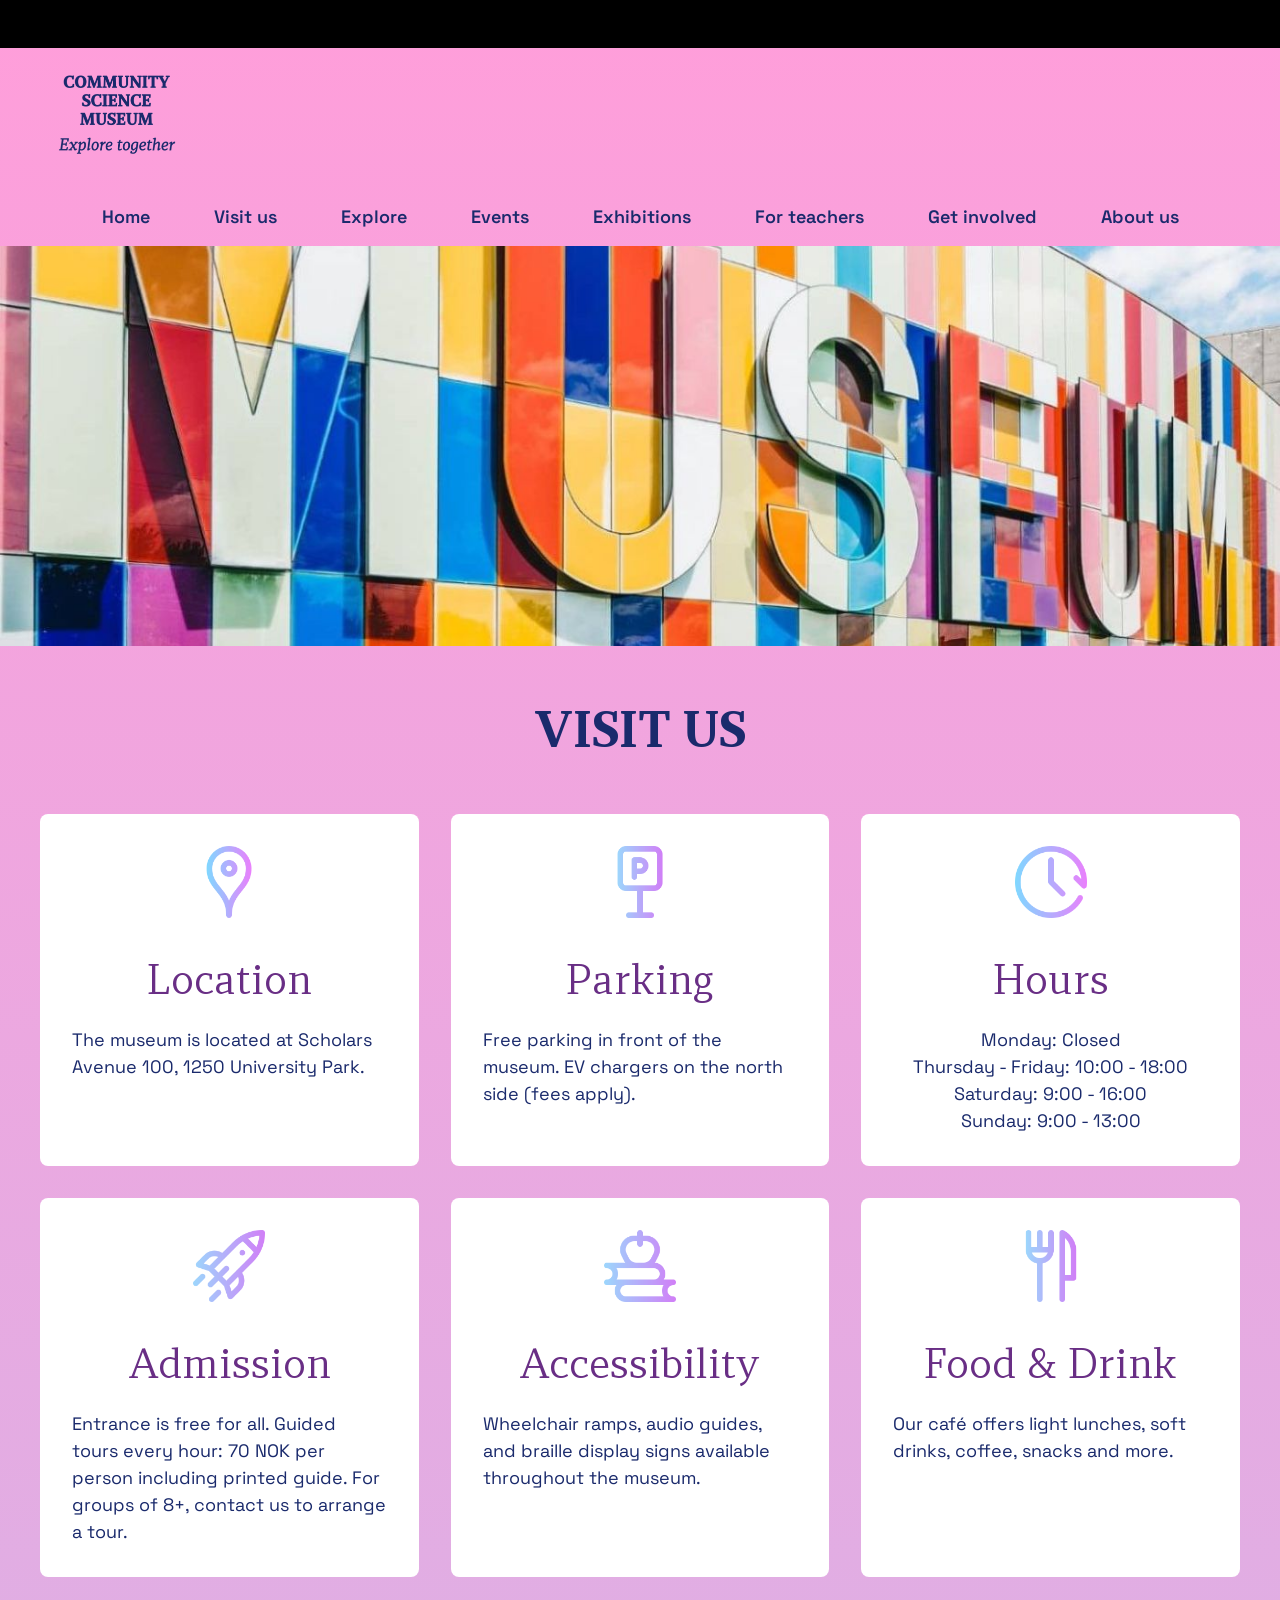
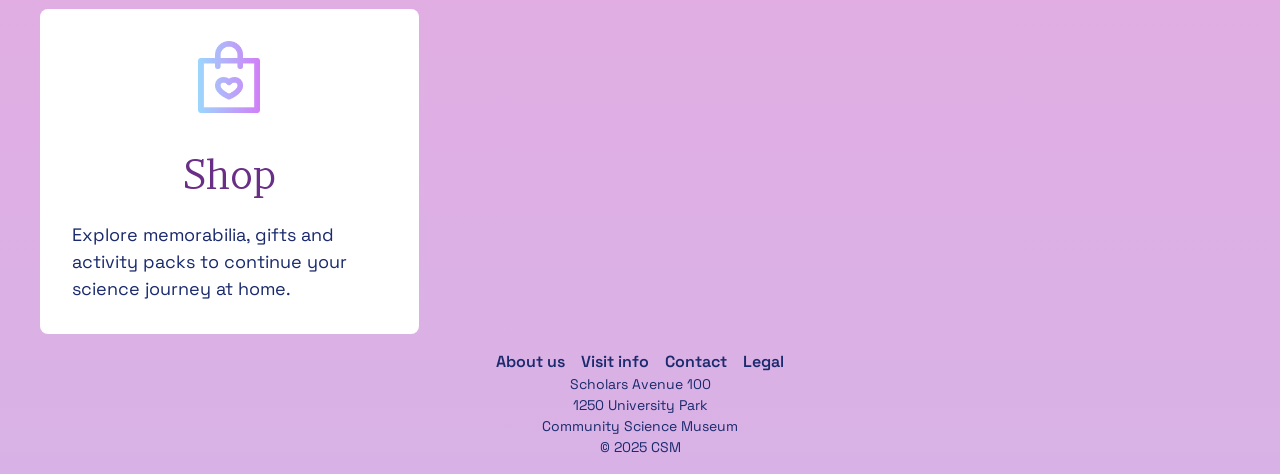
==== visit-us.html @ ad22f3b1 "Initial commit for improved semesterproject1" ====
<!DOCTYPE html>
<html lang="en">

<head>
	<meta charset="UTF-8">
	<meta name="viewport" content="width=device-width, initial-scale=1.0">
	<title>Visit Us | Community Science Museum</title>
	<meta name="description"
		content="Plan your visit: opening hours, location, accessibility, café, and shop at the Community Science Museum.">
	<link rel="stylesheet" href="css/main.css">
	<link rel="stylesheet" href="https://cdnjs.cloudflare.com/ajax/libs/font-awesome/6.5.0/css/all.min.css">
	<link rel="icon" href="images/atom.png" type="image/png">
</head>

<body>
	<div class="page-wrapper">
		<div class="top-bar">
			<div class="scroll-wrapper">
				<p class="scroll-text">Open today 10:00 - 19:00 | Dinosaur show 11:00 and 14:00</p>
			</div>
		</div>

		<header class="site-header">
			<input type="checkbox" id="menu-checkbox" class="menu-checkbox">
			<div class="header-inner">
				<div class="header-left">
					<a href="index.html">
						<img class="logo" src="images/logo-text-only.png" alt="Community Science Museum logo">
					</a>
				</div>
				<div class="header-right">
					<label for="menu-checkbox" class="hamburger-icon">
						<img src="images/bars-solid.svg" alt="Open menu">
					</label>
				</div>
			</div>
			<nav class="main-nav">
				<ul class="nav-list">
					<li><a href="index.html"><img src="images/home.png" alt="Home page" class="nav-icon">Home</a></li>
					<li><a href="visit-us.html"><img src="images/directions.png" alt="Directions to the museum" class="nav-icon">Visit us</a></li>
					<li><a href="coming-soon.html"><img src="images/explore.png" alt="See all that is to explore" class="nav-icon">Explore</a></li>
					<li><a href="events.html"><img src="images/special-events.png" alt="The museum's special events" class="nav-icon">Events</a></li>
					<li><a href="coming-soon.html"><img src="images/exhibitions.png" alt="The museums exhibitions" class="nav-icon">Exhibitions</a></li>
					<li><a href="teachers.html"><img src="images/for-teachers.png" alt="Information for teachers" class="nav-icon">For teachers</a></li>
					<li><a href="coming-soon.html"><img src="images/get-involved.png" alt="Become part of Community Science Museum" class="nav-icon">Get involved</a></li>
					<li><a href="coming-soon.html"><img src="images/about-us.png" alt="Information about us" class="nav-icon">About us</a></li>
				</ul>
				<div class="did-you-know-menu">
					<img src="images/did-you-know.png" alt="Lightbulb icon" class="did-icon">
					<div class="did-text">
						<p class="did-h">Did you know?</p>
						<p>Honey never spoils! Archaeologists have found jars over 3000 years old that are still good!
						</p>
					</div>
				</div>
			</nav>
		</header>

		<main>
			<div class="hero">
				<div class="hero-image-wrapper">
					<img src="images/csm-outside.jpg" alt="Community Science Museum exterior">
				</div>
			</div>
			<section class="page-heading">
				<h1>Visit Us</h1>
			</section>

			<section class="visit-grid">
				<div class="visit-item">
					<img src="images/directions.png" alt="Location icon" class="visit-icon">
					<h2>Location</h2>
					<p>The museum is located at Scholars Avenue 100, 1250 University Park.</p>
				</div>

				<div class="visit-item">
					<img src="images/parking.png" alt="Parking icon" class="visit-icon">
					<h2>Parking</h2>
					<p>Free parking in front of the museum. EV chargers on the north side (fees apply).</p>
				</div>

				<div class="visit-item">
					<img src="images/clock.png" alt="Hours icon" class="visit-icon">
					<h2>Hours</h2>
					<p>Monday: Closed</p>
					<p>Thursday - Friday: 10:00 - 18:00</p>
					<p>Saturday: 9:00 - 16:00</p>
					<p>Sunday: 9:00 - 13:00</p>
				</div>

				<div class="visit-item">
					<img src="images/explore.png" alt="Admission icon" class="visit-icon">
					<h2>Admission</h2>
					<p>Entrance is free for all. Guided tours every hour: 70 NOK per person including printed guide. For
						groups of 8+, contact us to arrange a tour.</p>
				</div>

				<div class="visit-item">
					<img src="images/for-teachers.png" alt="Accessibility icon" class="visit-icon">
					<h2>Accessibility</h2>
					<p>Wheelchair ramps, audio guides, and braille display signs available throughout the museum.</p>
				</div>

				<div class="visit-item">
					<img src="images/cafe.png" alt="Cafe icon" class="visit-icon">
					<h2>Food & Drink</h2>
					<p>Our café offers light lunches, soft drinks, coffee, snacks and more.</p>
				</div>

				<div class="visit-item">
					<img src="images/shop.png" alt="Shop icon" class="visit-icon">
					<h2>Shop</h2>
					<p>Explore memorabilia, gifts and activity packs to continue your science journey at home.</p>
				</div>
			</section>
		</main>

		<footer>
			<div class="footer-nav">
				<ul>
					<li><a href="coming-soon.html">About us</a></li>
					<li><a href="visit-us.html">Visit info</a></li>
					<li><a href="coming-soon.html">Contact</a></li>
					<li><a href="coming-soon.html">Legal</a></li>
				</ul>
			</div>
			<p>Scholars Avenue 100<br>1250 University Park<br>Community Science Museum<br>© 2025 CSM</p>
		</footer>
	</div>
</body>

</html>
---- css/main.css ----
/* Import Google Font */
@import url('https://fonts.googleapis.com/css2?family=Space+Grotesk:wght@400;700&display=swap');

/* Local font: Recia */
@font-face {
	font-family: 'Recia';
	src: url('/fonts/recia-variable.ttf') format('truetype');
	font-weight: 100 900;
	font-style: normal;
}

/* Reset */
* {
	margin: 0;
	padding: 0;
	box-sizing: border-box;
}

/* Typography (mobile first) */
body {
	font-family: 'Space Grotesk', sans-serif;
	font-size: 16px;
	line-height: 1.5;
	background-color: #fff;
	color: #1A2A6C;
}

h1 {
	font-family: 'Recia', serif;
	font-weight: 700;
	font-size: 32px;
	color: #1A2A6C;
	text-transform: uppercase;
	text-align: center;
	margin-bottom: 1rem;
}

h2 {
	font-family: 'Recia', serif;
	font-weight: 400;
	font-size: 24px;
	color: #692E85;
	text-align: center;
	margin: 1rem 0;
}

h3 {
	font-family: 'Space Grotesk', sans-serif;
	font-weight: 700;
	font-size: 20px;
	color: #FF2DAF;
	text-align: center;
	margin-bottom: 0.5rem;
}

/* Page wrapper */
.page-wrapper {
	background: linear-gradient(#FF9EDA, #D8B2E6);
	min-height: 100vh;
	display: flex;
	flex-direction: column;
}

/* Top bar */
.top-bar {
	background-color: #000;
	color: #fff;
	width: 100%;
	font-size: 14px;
	padding: 0.5rem 1rem;
	overflow: hidden;
}

.scroll-wrapper {
	overflow: hidden;
	white-space: nowrap;
}

.scroll-text {
	display: inline-block;
	padding-left: 100%;
	animation: scroll-left 30s linear infinite;
}

/* Header */
.site-header {
	border-bottom: none;
}

.header-inner {
	display: flex;
	justify-content: space-between;
	align-items: center;
	padding: 1rem;
}

.logo {
	max-height: 80px;
	padding: 0.5rem 0;
}

/* Hamburger menu */
.menu-checkbox {
	display: none;
}

.hamburger-icon img {
	width: 32px;
	cursor: pointer;
}

/* Navigation */
.main-nav {
	display: none;
	background-color: #1A2A6C;
}

.menu-checkbox:checked~.main-nav {
	display: block;
}

.main-nav ul {
	list-style: none;
}

.main-nav li {
	border-bottom: 1px solid rgba(255, 255, 255, 0.2);
}

.main-nav a {
	display: flex;
	align-items: center;
	gap: 0.5rem;
	padding: 1rem;
	text-decoration: none;
	color: #fff;
	font-weight: 600;
}

.nav-icon {
	width: 24px;
	height: 24px;
}

/* Did you know (homepage) */
.did-you-know {
	background-color: #FDCB50;
	color: #1A2A6C;
	padding: 2rem 1rem;
	border-radius: 12px;
	margin: 3rem 1rem;
	display: flex;
	flex-direction: row;
	align-items: center;
	gap: 1rem;
	text-align: left;
	box-shadow: 0 4px 12px rgba(0, 0, 0, 0.1);
}

.did-you-know .did-icon {
	width: 96px;
	height: auto;
	flex-shrink: 0;
	margin-left: 0.5rem;
}

.did-you-know .did-text {
	flex: 1;
	display: flex;
	flex-direction: column;
	justify-content: center;
	padding-left: 1rem;
	text-align: center;
}

/* Did you know (mobile menu) */
.did-you-know-menu {
	display: flex;
	flex-direction: row;
	align-items: center;
	background-color: #FDCB50;
	border-top: 4px solid #FF9EDA;
	padding: 1.25rem 1rem;
	color: #1A2A6C;
	gap: 1.25rem;
}

.did-you-know-menu .did-icon {
	width: 72px;
	height: auto;
	flex-shrink: 0;
}

.did-you-know-menu .did-text {
	flex: 1;
	display: flex;
	flex-direction: column;
	justify-content: center;
}

/* Hero section */
.hero-image-wrapper {
	position: relative;
}

.hero-image-wrapper img {
	width: 100%;
	display: block;
}

.cta {
	position: absolute;
	bottom: 1rem;
	right: 1rem;
	background-color: #FF2DAF;
	color: #fff;
	font-weight: 700;
	font-size: 18px;
	padding: 0.5rem;
	border-radius: 8px;
	text-decoration: none;
	transition: background-color 0.3s ease, transform 0.2s ease;
}

.cta:hover {
	background-color: #692E85;
	transform: scale(1.05);
}

/* Card grid */
.card-grid {
	display: grid;
	grid-template-columns: 1fr;
	gap: 1rem;
	padding: 2rem 1rem;
	align-items: stretch;
}

.card-link {
	display: block;
	text-decoration: none;
	color: inherit;
	border: none;
	padding: 0;
	background: none;
	height: auto;
	width: auto;
}

.card {
	border: 2px solid #ddd;
	border-radius: 8px;
	padding: 1.5rem;
	height: 100%;
	width: 100%;
	background-color: #fff;
	transition: box-shadow 0.3s ease, transform 0.3s ease;
	display: flex;
	flex-direction: column;
	justify-content: flex-start;
	gap: 0.5rem;
	;
}

.card-date {
	font-weight: 700;
	color: #692E85;
	margin-bottom: 0.5rem;
}

.card img {
	width: 100%;
	aspect-ratio: 4 / 3;
	object-fit: cover;
	border-radius: 6px;
	display: block;
	margin-top: 1rem;
}

.card:hover {
	box-shadow: 0 6px 16px rgba(0, 0, 0, 0.15);
	transform: scale(1.02);
}

.card h3 {
	margin: 0.5rem 0;
	line-height: 1.3rem;
}

.card p {
	margin: 0.25rem 0;
}

/* Visit info */
.plan-visit {
	background-color: #F9D6E5;
	padding: 2rem 1.5rem;
	border-radius: 12px;
	margin: 3rem 1rem;
	text-align: center;
}

.plan-heading {
	font-size: 24px;
	color: #1A2A6C;
	margin-bottom: 0.5rem;
}

.open-hours {
	font-size: 16px;
	font-weight: 600;
	color: #692E85;
	margin-bottom: 2rem;
}

.visit-grid {
	display: grid;
	grid-template-columns: 1fr;
	gap: 2rem;
}

.visit-item {
	background-color: #fff;
	border-radius: 8px;
	padding: 1rem;
	text-decoration: none;
	color: #1A2A6C;
	display: flex;
	flex-direction: column;
	align-items: center;
	transition: box-shadow 0.2s ease;
}

.visit-item:hover {
	box-shadow: 0 6px 16px rgba(0, 0, 0, 0.15);
}

.visit-icon {
	width: 48px;
	margin-bottom: 0.5rem;
}

.visit-label {
	font-size: 14px;
	font-weight: 600;
}

/* Event feature */
.event-feature {
	background-color: #fff;
	border-radius: 12px;
	margin: 3rem 1rem;
	padding: 2rem;
	box-shadow: 0 4px 12px rgba(0, 0, 0, 0.1);
	text-align: center;
	max-width: 900px;
}

.event-feature img {
	width: 100%;
	border-radius: 8px;
	margin-bottom: 1rem;
}

.event-feature .card-link {
	display: block;
	text-decoration: none;
	color: inherit;
	border: none;
	padding: 0;
	background: none;
}

.event-feature .card {
	max-width: 600px;
	margin: 0 auto;
}

.event-feature .card:hover {
	box-shadow: 0 6px 16px rgba(0, 0, 0, 0.15);
	transform: scale(1.02);
}

.intro-text {
	padding-left: 1rem;
	padding-right: 1rem;
}

.grid-text {
	padding-left: 1rem;
	padding-right: 1rem;
}

/* Coming soon layout */
.cta-comingsoon {
	display: inline-block;
	margin-top: 1rem;
	background-color: #FF2DAF;
	color: #fff;
	font-weight: 700;
	font-size: 18px;
	padding: 0.75rem 1.25rem;
	border-radius: 8px;
	text-decoration: none;
	transition: background-color 0.3s ease, transform 0.2s ease;
}

.cta-comingsoon:hover {
	background-color: #692E85;
	transform: scale(1.05);
}

.coming-soon {
	min-height: 100vh;
	display: flex;
	align-items: center;
	justify-content: center;
	padding: 2rem 1rem;
}

.coming-content {
	text-align: center;
	max-width: 600px;
}

.coming-image {
	max-width: 400px;
	width: 100%;
	height: auto;
	display: block;
	margin: 1.5rem auto;
	border-radius: 12px;
}

.teaser {
	font-size: 18px;
	margin: 1rem 0;
	color: #1A2A6C;
}

/* Footer */
footer {
	text-align: center;
	padding: 1rem;
	font-size: 14px;
}

.footer-nav ul {
	list-style: none;
	display: flex;
	justify-content: center;
	gap: 1rem;
}

.footer-nav a {
	color: #1A2A6C;
	font-size: 16px;
	font-weight: 600;
	text-decoration: none;
	transition: color 0.3s ease;
}

.footer-nav a:hover {
	color: #FF2DAF;
	text-decoration: underline;
}

@keyframes scroll-left {
	0% {
		transform: translateX(0);
	}

	100% {
		transform: translateX(-100%);
	}
}

@media (min-width: 601px) {

	/* Typografi */
	body {
		font-size: 18px;
	}

	h1 {
		font-size: 48px;
	}

	h2 {
		font-size: 40px;
	}

	h3 {
		font-size: 28px;
		grid-column: 3 / 11;
		max-width: 1200px;
		margin: 0 auto 2rem;
		text-align: center;
	}

	/* Top bar */
	.top-bar {
		font-size: 16px;
		padding: 0.75rem 1.5rem;
	}

	/* Header */
	.header-inner {
		display: grid;
		grid-template-columns: repeat(12, 1fr);
		max-width: 1200px;
		margin: 0 auto;
		align-items: center;
		padding: 1rem;
	}

	.header-left {
		grid-column: 1 / span 3;
		justify-self: start;
	}

	.header-right {
		grid-column: 11 / span 2;
		justify-self: end;
	}

	.logo {
		max-height: 100px;
	}

	.main-nav {
		display: block;
		background-color: transparent;
		margin-top: 0;
	}

	.main-nav ul {
		display: flex;
		justify-content: center;
		gap: 2rem;
		background: none;
	}

	.main-nav li {
		border: none;
	}

	.main-nav a {
		font-size: 18px;
		color: #1A2A6C;
	}

	.nav-icon,
	.hamburger-icon,
	.menu-checkbox,
	.did-you-know-menu {
		display: none;
	}

	/* Hero */
	.hero-image-wrapper {
		position: relative;
		height: 400px;
		overflow: hidden;
	}

	.hero-image-wrapper img {
		width: 100%;
		height: 100%;
		object-fit: cover;
	}

	.hero-image-wrapper .cta {
		position: absolute;
		bottom: 1rem;
		right: 1rem;
	}

	/* Cards */
	.card-grid {
		display: grid;
		grid-template-columns: repeat(auto-fit, minmax(300px, 1fr));
		gap: 2rem;
		max-width: 1200px;
		margin: 0 auto;
	}

	.card-link .card {
		text-align: left;
	}

	.card img {
		display: block;
		margin-left: auto;
		margin-right: auto;
	}

	/* Did you know (homepage) */
	.did-you-know {
		flex-direction: row;
		align-items: flex-start;
		text-align: left;
		gap: 1.5rem;
		max-width: 1200px;
		margin: 3rem auto;
	}

	.did-you-know .did-icon {
		margin-bottom: 0;
		margin-left: 0.25rem;
	}

	/* Plan your visit */
	.plan-visit {
		grid-column: 3 / 11;
		max-width: 1200px;
		margin: 3rem auto;
	}

	.visit-grid {
		grid-template-columns: repeat(3, 1fr);
		grid-column: 3 / 11;
		max-width: 1200px;
		margin: 0 auto;
		gap: 2rem;
	}

	.visit-item {
		text-align: left;
		padding: 2rem;
	}

	.visit-icon {
		width: 72px;
		margin-bottom: 1rem;
	}

	.visit-label {
		font-size: 18px;
	}

	/* Event details page */
	.page-heading {
		display: grid;
		grid-template-columns: repeat(12, 1fr);
		max-width: 1200px;
		margin: 0 auto;
		margin-top: 3rem;
		margin-bottom: 2rem;
	}

	.page-heading h1 {
		grid-column: 1 / -1;
		text-align: center;
	}

	.page-heading .intro-text {
		grid-column: 3 / span 8;
		text-align: center;
		padding-left: 0;
		padding-right: 0;
	}

	.intro-date {
		font-weight: 700;
		color: #1A2A6C;
	}

	/* Event feature */
	.event-feature {
		margin: 4rem auto;
		max-width: 800px;
	}

	.event-feature img {
		flex: 1;
		max-width: 500px;
		margin-bottom: 0;
	}

	.coming-image {
		max-width: 600px;
	}

	/* For teachers */
	.grid-text {
		grid-column: 3 / span 8;
		max-width: 1200px;
		margin: 0 auto;
	}
}
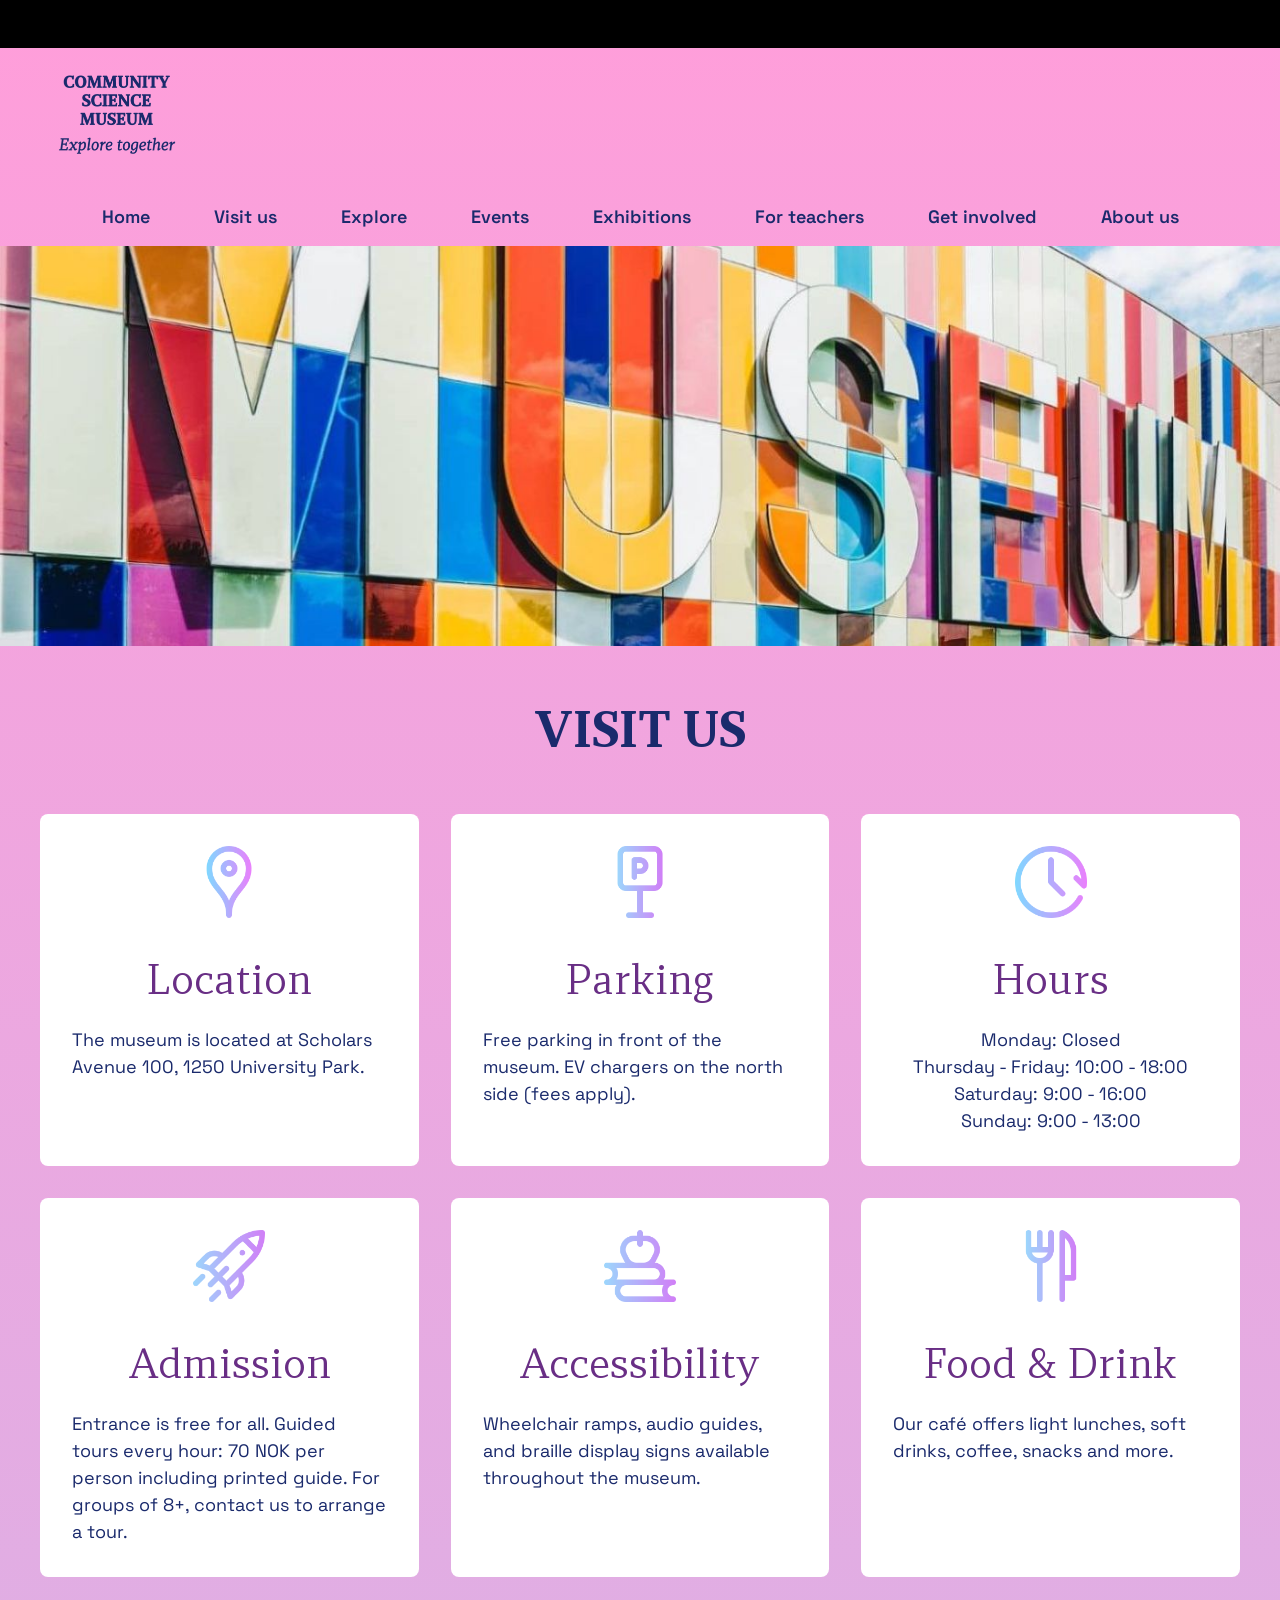
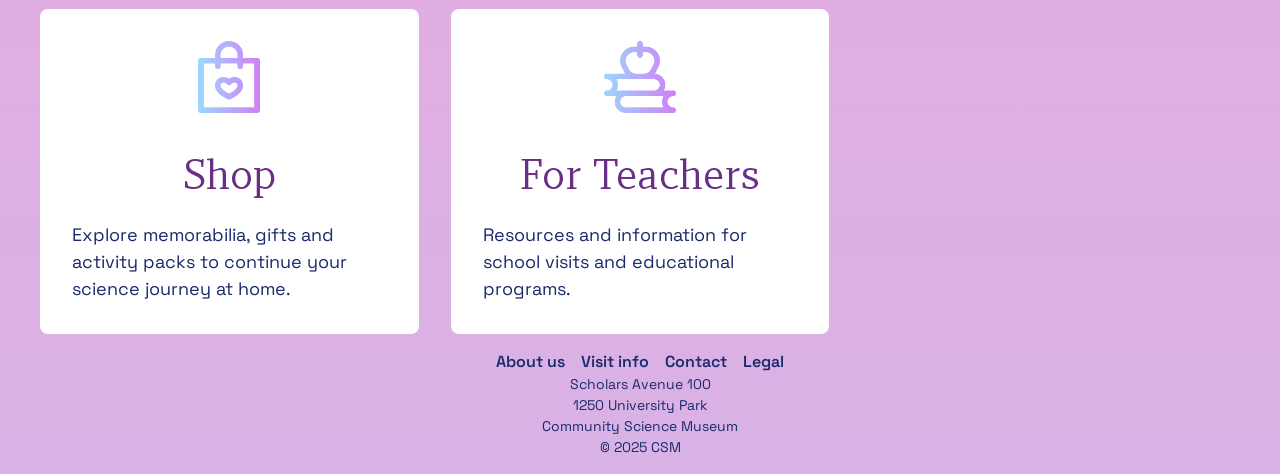
==== commit beba68c1: "Updated visit us card styling and functionality" ====
--- a/visit-us.html
+++ b/visit-us.html
@@ -37,13 +37,20 @@
 			<nav class="main-nav">
 				<ul class="nav-list">
 					<li><a href="index.html"><img src="images/home.png" alt="Home page" class="nav-icon">Home</a></li>
-					<li><a href="visit-us.html"><img src="images/directions.png" alt="Directions to the museum" class="nav-icon">Visit us</a></li>
-					<li><a href="coming-soon.html"><img src="images/explore.png" alt="See all that is to explore" class="nav-icon">Explore</a></li>
-					<li><a href="events.html"><img src="images/special-events.png" alt="The museum's special events" class="nav-icon">Events</a></li>
-					<li><a href="coming-soon.html"><img src="images/exhibitions.png" alt="The museums exhibitions" class="nav-icon">Exhibitions</a></li>
-					<li><a href="teachers.html"><img src="images/for-teachers.png" alt="Information for teachers" class="nav-icon">For teachers</a></li>
-					<li><a href="coming-soon.html"><img src="images/get-involved.png" alt="Become part of Community Science Museum" class="nav-icon">Get involved</a></li>
-					<li><a href="coming-soon.html"><img src="images/about-us.png" alt="Information about us" class="nav-icon">About us</a></li>
+					<li><a href="visit-us.html"><img src="images/directions.png" alt="Directions to the museum"
+								class="nav-icon">Visit us</a></li>
+					<li><a href="coming-soon.html"><img src="images/explore.png" alt="See all that is to explore"
+								class="nav-icon">Explore</a></li>
+					<li><a href="events.html"><img src="images/special-events.png" alt="The museum's special events"
+								class="nav-icon">Events</a></li>
+					<li><a href="coming-soon.html"><img src="images/exhibitions.png" alt="The museums exhibitions"
+								class="nav-icon">Exhibitions</a></li>
+					<li><a href="teachers.html"><img src="images/for-teachers.png" alt="Information for teachers"
+								class="nav-icon">For teachers</a></li>
+					<li><a href="coming-soon.html"><img src="images/get-involved.png"
+								alt="Become part of Community Science Museum" class="nav-icon">Get involved</a></li>
+					<li><a href="coming-soon.html"><img src="images/about-us.png" alt="Information about us"
+								class="nav-icon">About us</a></li>
 				</ul>
 				<div class="did-you-know-menu">
 					<img src="images/did-you-know.png" alt="Lightbulb icon" class="did-icon">
@@ -62,24 +69,26 @@
 					<img src="images/csm-outside.jpg" alt="Community Science Museum exterior">
 				</div>
 			</div>
+
 			<section class="page-heading">
 				<h1>Visit Us</h1>
 			</section>
 
 			<section class="visit-grid">
-				<div class="visit-item">
+
+				<div id="directions" class="visit-item visit-item--static">
 					<img src="images/directions.png" alt="Location icon" class="visit-icon">
 					<h2>Location</h2>
 					<p>The museum is located at Scholars Avenue 100, 1250 University Park.</p>
 				</div>
 
-				<div class="visit-item">
+				<div id="parking" class="visit-item visit-item--static">
 					<img src="images/parking.png" alt="Parking icon" class="visit-icon">
 					<h2>Parking</h2>
 					<p>Free parking in front of the museum. EV chargers on the north side (fees apply).</p>
 				</div>
 
-				<div class="visit-item">
+				<div id="hours" class="visit-item visit-item--static">
 					<img src="images/clock.png" alt="Hours icon" class="visit-icon">
 					<h2>Hours</h2>
 					<p>Monday: Closed</p>
@@ -88,30 +97,37 @@
 					<p>Sunday: 9:00 - 13:00</p>
 				</div>
 
-				<div class="visit-item">
+				<div id="admission" class="visit-item visit-item--static">
 					<img src="images/explore.png" alt="Admission icon" class="visit-icon">
 					<h2>Admission</h2>
 					<p>Entrance is free for all. Guided tours every hour: 70 NOK per person including printed guide. For
 						groups of 8+, contact us to arrange a tour.</p>
 				</div>
 
-				<div class="visit-item">
+				<div id="accessibility" class="visit-item visit-item--static">
 					<img src="images/for-teachers.png" alt="Accessibility icon" class="visit-icon">
 					<h2>Accessibility</h2>
 					<p>Wheelchair ramps, audio guides, and braille display signs available throughout the museum.</p>
 				</div>
 
-				<div class="visit-item">
+				<div id="dining" class="visit-item visit-item--static">
 					<img src="images/cafe.png" alt="Cafe icon" class="visit-icon">
 					<h2>Food & Drink</h2>
 					<p>Our café offers light lunches, soft drinks, coffee, snacks and more.</p>
 				</div>
 
-				<div class="visit-item">
+				<div id="shop" class="visit-item visit-item--static">
 					<img src="images/shop.png" alt="Shop icon" class="visit-icon">
 					<h2>Shop</h2>
 					<p>Explore memorabilia, gifts and activity packs to continue your science journey at home.</p>
 				</div>
+
+				<div id="teachers" class="visit-item visit-item--static">
+					<img src="images/for-teachers.png" alt="For teachers icon" class="visit-icon">
+					<h2>For Teachers</h2>
+					<p>Resources and information for school visits and educational programs.</p>
+				</div>
+
 			</section>
 		</main>
 
--- a/css/main.css
+++ b/css/main.css
@@ -331,6 +331,19 @@
 	transition: box-shadow 0.2s ease;
 }
 
+.visit-item--link:hover {
+	box-shadow: 0 6px 16px rgba(0, 0, 0, 0.15);
+	transform: scale(1.03);
+	transition: all 0.2s ease;
+	cursor: pointer;
+}
+
+.visit-item--static {
+	box-shadow: none;
+	transform: none;
+	cursor: default;
+}
+
 .visit-item:hover {
 	box-shadow: 0 6px 16px rgba(0, 0, 0, 0.15);
 }
